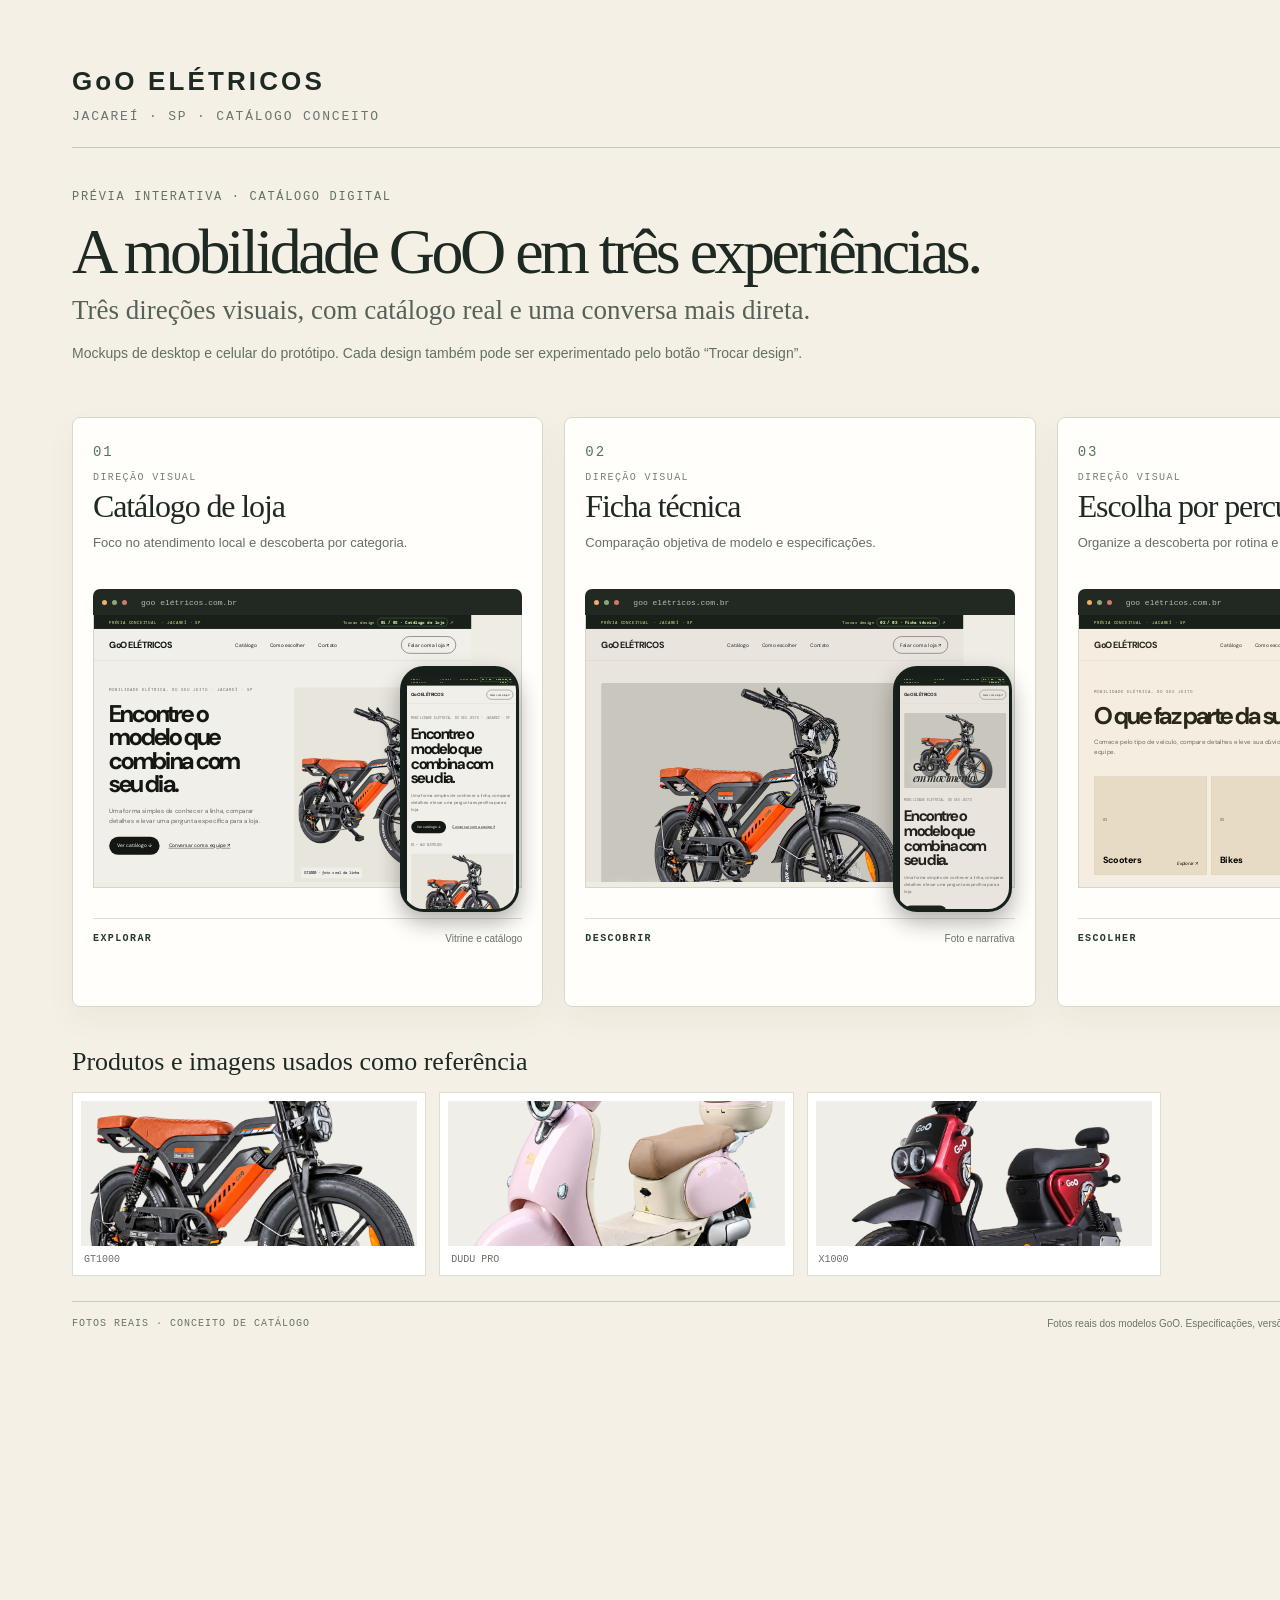
==== arte.html @ 969189f8 "Rebuild concept boards with real desktop and phone previews" ====
<!doctype html><html lang="pt-BR"><head><meta charset="utf-8"><meta name="viewport" content="width=device-width,initial-scale=1"><title>GoO ELÉTRICOS — prancha de conceito</title><style>
*{box-sizing:border-box}html{background:#e9e6dc}body{margin:0;background:#f4f0e5;color:#1e2923;font-family:Arial,Helvetica,sans-serif;width:1600px;min-height:2450px;padding:66px 72px 50px}.masthead{display:grid;grid-template-columns:1fr auto;align-items:start;border-bottom:1px solid #c9c8bd;padding-bottom:23px}.brand{font-size:26px;font-weight:800;letter-spacing:.12em}.location,.kicker,.eyebrow,.direction-number,.design-caption b{font-family:'Courier New',monospace;letter-spacing:.14em;text-transform:uppercase}.location{font-size:13px;color:#6c756d;margin-top:12px}.concept-mark{padding:11px 18px;border:1px solid #8f9a8d;border-radius:99px;font:12px 'Courier New',monospace}.titleblock{padding:30px 0 42px;max-width:1150px}.kicker{font-size:12px;color:#607263}.titleblock h1{font:64px/.99 Georgia,serif;letter-spacing:-.055em;margin:16px 0 12px;max-width:1000px}.subtitle{font:27px Georgia,serif;color:#556257;margin:0}.intro{font-size:14px;color:#637064;margin-top:19px}.directions{display:grid;grid-template-columns:repeat(3,minmax(0,1fr));gap:21px}.direction-card{position:relative;background:#fffefa;border:1px solid #d9d7cc;border-radius:8px;padding:24px 20px 20px;min-height:590px;box-shadow:0 12px 32px #2c34200b}.direction-number{font-size:14px;color:#52775d}.eyebrow{font-size:10px;color:#778176;margin:12px 0 7px}.direction-copy h2{font:32px/1.06 Georgia,serif;letter-spacing:-.035em;margin:0}.description{font-size:13px;line-height:1.45;color:#657064;min-height:37px;margin:10px 0 18px}.mockup{position:relative;padding:0 0 28px}.browser-chrome{height:26px;background:#222922;border-radius:7px 7px 0 0;display:flex;align-items:center;gap:5px;padding:0 9px;color:#e8eee4;font:8px 'Courier New',monospace}.browser-chrome i{width:5px;height:5px;border-radius:50%;background:#edb06a}.browser-chrome i:nth-child(2){background:#8da77c}.browser-chrome i:nth-child(3){background:#d27867}.browser-chrome span{margin-left:9px;opacity:.75}.screen{height:273px;overflow:hidden;position:relative;background:#eeece3;border:1px solid #d6d5cc;border-top:0}.screen iframe{position:absolute;left:0;top:0;width:920px;height:650px;border:0;transform:scale(.41);transform-origin:top left}.phone{position:absolute;right:3px;bottom:4px;width:119px;height:246px;padding:5px 4px 6px;border:3px solid #17211c;border-radius:24px;background:#171d1a;box-shadow:0 10px 22px #1115;overflow:hidden;z-index:3}.phone-speaker{height:8px;width:35px;border-radius:0 0 6px 6px;background:#171d1a;position:absolute;z-index:2;top:0;left:39px}.phone iframe{position:absolute;top:7px;left:4px;width:390px;height:844px;border:0;border-radius:14px;transform:scale(.283);transform-origin:top left}.design-caption{display:flex;justify-content:space-between;border-top:1px solid #deddd4;padding-top:14px;margin-top:2px;font-size:10px;color:#6c746b}.design-caption b{color:#25392e;font-size:10px}.gallery-title{margin:40px 0 15px;font:26px Georgia,serif}.gallery{display:grid;grid-template-columns:repeat(4,1fr);gap:13px}.gallery figure{margin:0;background:#fff;border:1px solid #deddd4;padding:8px}.gallery img{display:block;width:100%;height:145px;object-fit:cover;background:#efeee8}.gallery figcaption{padding:8px 3px 2px;font:10px 'Courier New',monospace;color:#687165}.footer{display:flex;justify-content:space-between;gap:30px;border-top:1px solid #cbcbbf;margin-top:25px;padding-top:16px;font-size:10px;color:#6b746a}.footer span:first-child{font-family:'Courier New',monospace;letter-spacing:.1em}@media(max-width:900px){body{width:auto;padding:32px 18px;min-height:0}.titleblock h1{font-size:42px}.subtitle{font-size:20px}.directions{grid-template-columns:1fr}.direction-card{min-height:unset}.gallery{grid-template-columns:repeat(2,1fr)}.footer{display:block;line-height:1.8}}
</style></head><body><header class="masthead"><div><div class="brand">GoO ELÉTRICOS</div><div class="location">JACAREÍ · SP · CATÁLOGO CONCEITO</div></div><div class="concept-mark">PÁGINA ÚNICA · 03 DESIGNS</div></header><section class="titleblock"><p class="kicker">PRÉVIA INTERATIVA · CATÁLOGO DIGITAL</p><h1>A mobilidade GoO em três experiências.</h1><p class="subtitle">Três direções visuais, com catálogo real e uma conversa mais direta.</p><p class="intro">Mockups de desktop e celular do protótipo. Cada design também pode ser experimentado pelo botão “Trocar design”.</p></section><main class="directions"><article class="direction-card direction-1"><div class="direction-copy"><span class="direction-number">01</span><p class="eyebrow">DIREÇÃO VISUAL</p><h2>Catálogo de loja</h2><p class="description">Foco no atendimento local e descoberta por categoria.</p></div><div class="mockup"><div class="browser-chrome"><i></i><i></i><i></i><span>goo elétricos.com.br</span></div><div class="screen"><iframe title="Catálogo de loja — versão desktop" src="index.html?direction=0" loading="eager"></iframe></div><div class="phone"><div class="phone-speaker"></div><iframe title="Catálogo de loja — versão para celular" src="index.html?direction=0" loading="eager"></iframe></div></div><div class="design-caption"><b>EXPLORAR</b><span>Vitrine e catálogo</span></div></article><article class="direction-card direction-2"><div class="direction-copy"><span class="direction-number">02</span><p class="eyebrow">DIREÇÃO VISUAL</p><h2>Ficha técnica</h2><p class="description">Comparação objetiva de modelo e especificações.</p></div><div class="mockup"><div class="browser-chrome"><i></i><i></i><i></i><span>goo elétricos.com.br</span></div><div class="screen"><iframe title="Ficha técnica — versão desktop" src="index.html?direction=1" loading="eager"></iframe></div><div class="phone"><div class="phone-speaker"></div><iframe title="Ficha técnica — versão para celular" src="index.html?direction=1" loading="eager"></iframe></div></div><div class="design-caption"><b>DESCOBRIR</b><span>Foto e narrativa</span></div></article><article class="direction-card direction-3"><div class="direction-copy"><span class="direction-number">03</span><p class="eyebrow">DIREÇÃO VISUAL</p><h2>Escolha por percurso</h2><p class="description">Organize a descoberta por rotina e tipo de veículo.</p></div><div class="mockup"><div class="browser-chrome"><i></i><i></i><i></i><span>goo elétricos.com.br</span></div><div class="screen"><iframe title="Escolha por percurso — versão desktop" src="index.html?direction=2" loading="eager"></iframe></div><div class="phone"><div class="phone-speaker"></div><iframe title="Escolha por percurso — versão para celular" src="index.html?direction=2" loading="eager"></iframe></div></div><div class="design-caption"><b>ESCOLHER</b><span>Categorias e jornada</span></div></article></main><h2 class="gallery-title">Produtos e imagens usados como referência</h2><section class="gallery"><figure><img src="images/goo-1.png" alt="GT1000"><figcaption>GT1000</figcaption></figure><figure><img src="images/goo-4.png" alt="DUDU PRO"><figcaption>DUDU PRO</figcaption></figure><figure><img src="images/goo-5.png" alt="X1000"><figcaption>X1000</figcaption></figure></section><footer class="footer"><span>FOTOS REAIS · CONCEITO DE CATÁLOGO</span><span>Fotos reais dos modelos GoO. Especificações, versões e disponibilidade devem ser confirmadas com a loja.</span></footer></body></html>
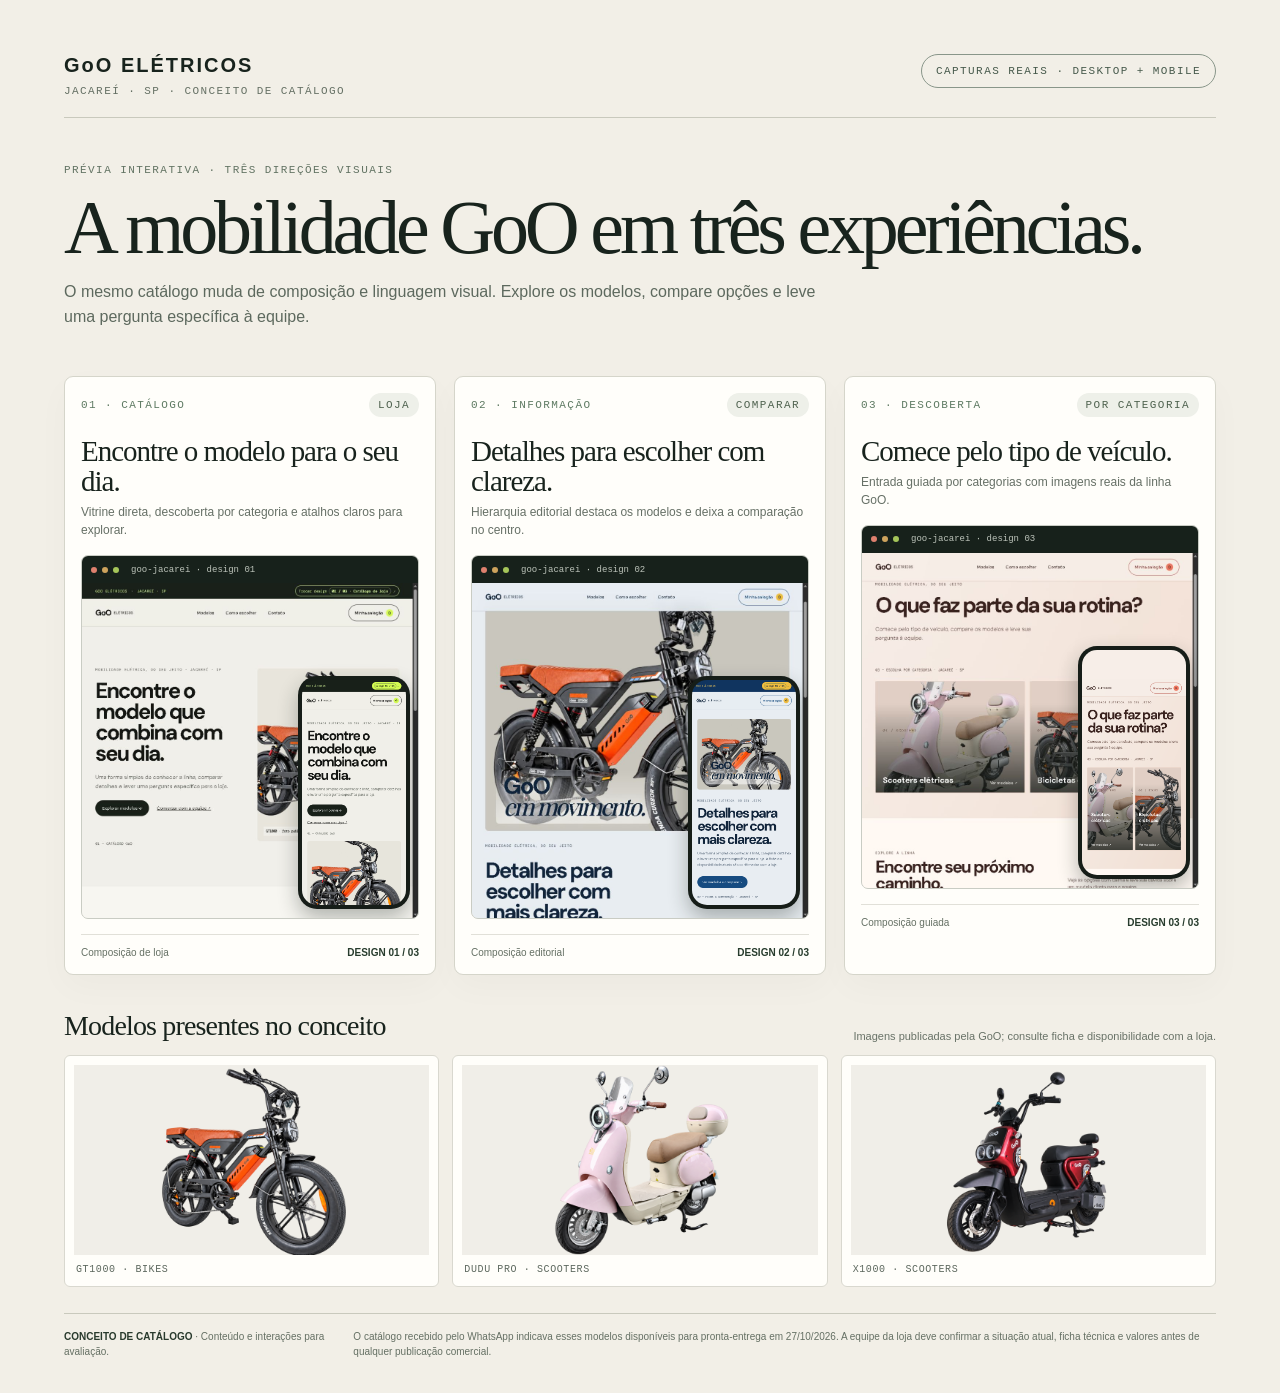
==== commit 18b86013: "Refine GoO catalog with three design directions" ====
--- a/arte.html
+++ b/arte.html
@@ -1,3 +1,26 @@
-<!doctype html><html lang="pt-BR"><head><meta charset="utf-8"><meta name="viewport" content="width=device-width,initial-scale=1"><title>GoO ELÉTRICOS — prancha de conceito</title><style>
-*{box-sizing:border-box}html{background:#e9e6dc}body{margin:0;background:#f4f0e5;color:#1e2923;font-family:Arial,Helvetica,sans-serif;width:1600px;min-height:2450px;padding:66px 72px 50px}.masthead{display:grid;grid-template-columns:1fr auto;align-items:start;border-bottom:1px solid #c9c8bd;padding-bottom:23px}.brand{font-size:26px;font-weight:800;letter-spacing:.12em}.location,.kicker,.eyebrow,.direction-number,.design-caption b{font-family:'Courier New',monospace;letter-spacing:.14em;text-transform:uppercase}.location{font-size:13px;color:#6c756d;margin-top:12px}.concept-mark{padding:11px 18px;border:1px solid #8f9a8d;border-radius:99px;font:12px 'Courier New',monospace}.titleblock{padding:30px 0 42px;max-width:1150px}.kicker{font-size:12px;color:#607263}.titleblock h1{font:64px/.99 Georgia,serif;letter-spacing:-.055em;margin:16px 0 12px;max-width:1000px}.subtitle{font:27px Georgia,serif;color:#556257;margin:0}.intro{font-size:14px;color:#637064;margin-top:19px}.directions{display:grid;grid-template-columns:repeat(3,minmax(0,1fr));gap:21px}.direction-card{position:relative;background:#fffefa;border:1px solid #d9d7cc;border-radius:8px;padding:24px 20px 20px;min-height:590px;box-shadow:0 12px 32px #2c34200b}.direction-number{font-size:14px;color:#52775d}.eyebrow{font-size:10px;color:#778176;margin:12px 0 7px}.direction-copy h2{font:32px/1.06 Georgia,serif;letter-spacing:-.035em;margin:0}.description{font-size:13px;line-height:1.45;color:#657064;min-height:37px;margin:10px 0 18px}.mockup{position:relative;padding:0 0 28px}.browser-chrome{height:26px;background:#222922;border-radius:7px 7px 0 0;display:flex;align-items:center;gap:5px;padding:0 9px;color:#e8eee4;font:8px 'Courier New',monospace}.browser-chrome i{width:5px;height:5px;border-radius:50%;background:#edb06a}.browser-chrome i:nth-child(2){background:#8da77c}.browser-chrome i:nth-child(3){background:#d27867}.browser-chrome span{margin-left:9px;opacity:.75}.screen{height:273px;overflow:hidden;position:relative;background:#eeece3;border:1px solid #d6d5cc;border-top:0}.screen iframe{position:absolute;left:0;top:0;width:920px;height:650px;border:0;transform:scale(.41);transform-origin:top left}.phone{position:absolute;right:3px;bottom:4px;width:119px;height:246px;padding:5px 4px 6px;border:3px solid #17211c;border-radius:24px;background:#171d1a;box-shadow:0 10px 22px #1115;overflow:hidden;z-index:3}.phone-speaker{height:8px;width:35px;border-radius:0 0 6px 6px;background:#171d1a;position:absolute;z-index:2;top:0;left:39px}.phone iframe{position:absolute;top:7px;left:4px;width:390px;height:844px;border:0;border-radius:14px;transform:scale(.283);transform-origin:top left}.design-caption{display:flex;justify-content:space-between;border-top:1px solid #deddd4;padding-top:14px;margin-top:2px;font-size:10px;color:#6c746b}.design-caption b{color:#25392e;font-size:10px}.gallery-title{margin:40px 0 15px;font:26px Georgia,serif}.gallery{display:grid;grid-template-columns:repeat(4,1fr);gap:13px}.gallery figure{margin:0;background:#fff;border:1px solid #deddd4;padding:8px}.gallery img{display:block;width:100%;height:145px;object-fit:cover;background:#efeee8}.gallery figcaption{padding:8px 3px 2px;font:10px 'Courier New',monospace;color:#687165}.footer{display:flex;justify-content:space-between;gap:30px;border-top:1px solid #cbcbbf;margin-top:25px;padding-top:16px;font-size:10px;color:#6b746a}.footer span:first-child{font-family:'Courier New',monospace;letter-spacing:.1em}@media(max-width:900px){body{width:auto;padding:32px 18px;min-height:0}.titleblock h1{font-size:42px}.subtitle{font-size:20px}.directions{grid-template-columns:1fr}.direction-card{min-height:unset}.gallery{grid-template-columns:repeat(2,1fr)}.footer{display:block;line-height:1.8}}
-</style></head><body><header class="masthead"><div><div class="brand">GoO ELÉTRICOS</div><div class="location">JACAREÍ · SP · CATÁLOGO CONCEITO</div></div><div class="concept-mark">PÁGINA ÚNICA · 03 DESIGNS</div></header><section class="titleblock"><p class="kicker">PRÉVIA INTERATIVA · CATÁLOGO DIGITAL</p><h1>A mobilidade GoO em três experiências.</h1><p class="subtitle">Três direções visuais, com catálogo real e uma conversa mais direta.</p><p class="intro">Mockups de desktop e celular do protótipo. Cada design também pode ser experimentado pelo botão “Trocar design”.</p></section><main class="directions"><article class="direction-card direction-1"><div class="direction-copy"><span class="direction-number">01</span><p class="eyebrow">DIREÇÃO VISUAL</p><h2>Catálogo de loja</h2><p class="description">Foco no atendimento local e descoberta por categoria.</p></div><div class="mockup"><div class="browser-chrome"><i></i><i></i><i></i><span>goo elétricos.com.br</span></div><div class="screen"><iframe title="Catálogo de loja — versão desktop" src="index.html?direction=0" loading="eager"></iframe></div><div class="phone"><div class="phone-speaker"></div><iframe title="Catálogo de loja — versão para celular" src="index.html?direction=0" loading="eager"></iframe></div></div><div class="design-caption"><b>EXPLORAR</b><span>Vitrine e catálogo</span></div></article><article class="direction-card direction-2"><div class="direction-copy"><span class="direction-number">02</span><p class="eyebrow">DIREÇÃO VISUAL</p><h2>Ficha técnica</h2><p class="description">Comparação objetiva de modelo e especificações.</p></div><div class="mockup"><div class="browser-chrome"><i></i><i></i><i></i><span>goo elétricos.com.br</span></div><div class="screen"><iframe title="Ficha técnica — versão desktop" src="index.html?direction=1" loading="eager"></iframe></div><div class="phone"><div class="phone-speaker"></div><iframe title="Ficha técnica — versão para celular" src="index.html?direction=1" loading="eager"></iframe></div></div><div class="design-caption"><b>DESCOBRIR</b><span>Foto e narrativa</span></div></article><article class="direction-card direction-3"><div class="direction-copy"><span class="direction-number">03</span><p class="eyebrow">DIREÇÃO VISUAL</p><h2>Escolha por percurso</h2><p class="description">Organize a descoberta por rotina e tipo de veículo.</p></div><div class="mockup"><div class="browser-chrome"><i></i><i></i><i></i><span>goo elétricos.com.br</span></div><div class="screen"><iframe title="Escolha por percurso — versão desktop" src="index.html?direction=2" loading="eager"></iframe></div><div class="phone"><div class="phone-speaker"></div><iframe title="Escolha por percurso — versão para celular" src="index.html?direction=2" loading="eager"></iframe></div></div><div class="design-caption"><b>ESCOLHER</b><span>Categorias e jornada</span></div></article></main><h2 class="gallery-title">Produtos e imagens usados como referência</h2><section class="gallery"><figure><img src="images/goo-1.png" alt="GT1000"><figcaption>GT1000</figcaption></figure><figure><img src="images/goo-4.png" alt="DUDU PRO"><figcaption>DUDU PRO</figcaption></figure><figure><img src="images/goo-5.png" alt="X1000"><figcaption>X1000</figcaption></figure></section><footer class="footer"><span>FOTOS REAIS · CONCEITO DE CATÁLOGO</span><span>Fotos reais dos modelos GoO. Especificações, versões e disponibilidade devem ser confirmadas com a loja.</span></footer></body></html>+<!doctype html>
+<html lang="pt-BR">
+<head>
+  <meta charset="utf-8">
+  <meta name="viewport" content="width=device-width,initial-scale=1">
+  <meta name="theme-color" content="#efece4">
+  <title>GoO ELÉTRICOS — três direções visuais</title>
+  <style>
+    *{box-sizing:border-box}html{background:#e3e0d6}body{margin:0;background:#f2efe7;color:#18231d;font-family:Arial,Helvetica,sans-serif;padding:54px 5vw 34px;max-width:1800px;margin-inline:auto}.mono{font:11px 'Courier New',monospace;letter-spacing:.13em;text-transform:uppercase}.mast{display:flex;align-items:start;justify-content:space-between;border-bottom:1px solid #c9c9bd;padding-bottom:20px}.brand{font-size:20px;font-weight:800;letter-spacing:.1em}.place{margin-top:8px;color:#657064}.stamp{padding:10px 14px;border:1px solid #89968a;border-radius:99px;color:#46594b}.hero{padding:35px 0 30px;max-width:1180px}.hero .mono{color:#627363}.hero h1{font:clamp(42px,6vw,76px)/.96 Georgia,serif;letter-spacing:-.055em;margin:15px 0}.hero p:last-child{font-size:16px;line-height:1.55;color:#5d695e;max-width:760px}.directions{display:grid;grid-template-columns:repeat(3,minmax(0,1fr));gap:18px}.card{background:#fffefa;border:1px solid #d5d5ca;border-radius:9px;padding:16px;box-shadow:0 12px 34px #1e291407}.cardhead{display:flex;align-items:center;justify-content:space-between;gap:12px}.number{color:#5e7a62}.pill{padding:6px 9px;border-radius:99px;background:#eef0e9;color:#4f624f}.card h2{font:29px/1.05 Georgia,serif;letter-spacing:-.035em;margin:19px 0 7px}.desc{font-size:12px;line-height:1.5;color:#667066;min-height:38px;margin:0 0 14px}.desktop{position:relative;border:1px solid #c9ccc4;border-radius:7px;overflow:hidden;background:#e9e7df}.chrome{height:27px;display:flex;align-items:center;gap:5px;padding:0 9px;background:#17211b;color:#e8eee4}.chrome i{height:6px;width:6px;border-radius:50%;background:#df806e}.chrome i:nth-child(2){background:#cda35d}.chrome i:nth-child(3){background:#a5c55a}.chrome span{margin-left:7px;opacity:.8;font:9px 'Courier New',monospace}.desktop img{display:block;width:100%;height:auto}.mobile{position:absolute;right:8px;bottom:9px;width:112px;padding:4px;border-radius:19px;background:#161d18;box-shadow:0 9px 20px #18231d50}.mobile img{display:block;width:100%;height:auto;border-radius:15px}.caption{display:flex;justify-content:space-between;gap:10px;border-top:1px solid #e1e0d8;margin-top:15px;padding-top:12px;color:#657064;font-size:10px}.caption b{color:#273c2d}.gallery-head{display:flex;align-items:end;justify-content:space-between;gap:20px;margin:35px 0 13px}.gallery-head h2{font:28px Georgia,serif;letter-spacing:-.03em;margin:0}.gallery-head p{margin:0;color:#687267;font-size:11px}.gallery{display:grid;grid-template-columns:repeat(3,1fr);gap:13px}.gallery figure{margin:0;background:#fffefa;border:1px solid #d9d8cf;padding:9px;border-radius:6px}.gallery img{display:block;width:100%;height:190px;object-fit:contain;background:#f0eee8}.gallery figcaption{padding:9px 2px 2px;color:#5d685e;font:10px 'Courier New',monospace;letter-spacing:.06em}.foot{display:flex;justify-content:space-between;gap:20px;border-top:1px solid #c9c9bd;margin-top:26px;padding-top:15px;color:#657064;font-size:10px;line-height:1.5}.foot strong{color:#293a2d}.note{max-width:950px}
+    @media(max-width:1050px){body{padding:24px 16px}.directions{gap:9px}.card{padding:9px}.card h2{font-size:20px;margin:13px 0 6px}.desc{font-size:10px;line-height:1.35;min-height:36px;margin-bottom:8px}.desktop{border-radius:4px}.chrome{height:19px;padding-inline:6px}.chrome span{font-size:7px}.mobile{width:66px;right:5px;bottom:5px;padding:3px;border-radius:12px}.mobile img{border-radius:9px}.caption{font-size:8px;margin-top:8px;padding-top:7px}.hero{padding:22px 0 17px}.hero h1{font-size:42px;margin:9px 0}.hero p:last-child{font-size:12px;margin:0}.mast{padding-bottom:12px}.brand{font-size:15px}.place,.stamp{font-size:8px}.gallery{display:none}.gallery-head{display:none}.foot{margin-top:14px;padding-top:9px;font-size:8px}}
+    @media(max-width:700px){.directions{grid-template-columns:1fr}.card{padding:13px}.card h2{font-size:26px}.desc{font-size:12px}.mobile{width:clamp(86px,20vw,125px)}.gallery{display:grid}.gallery-head{display:flex}.foot{display:block}}
+    @media print{html,body{background:#f2efe7}.card{box-shadow:none;break-inside:avoid}.directions{gap:12px}.desktop img{max-height:none}}
+  </style>
+</head>
+<body>
+  <header class="mast"><div><div class="brand">GoO ELÉTRICOS</div><div class="place mono">Jacareí · SP · conceito de catálogo</div></div><div class="stamp mono">Capturas reais · desktop + mobile</div></header>
+  <section class="hero"><p class="mono">PRÉVIA INTERATIVA · TRÊS DIREÇÕES VISUAIS</p><h1>A mobilidade GoO em três experiências.</h1><p>O mesmo catálogo muda de composição e linguagem visual. Explore os modelos, compare opções e leve uma pergunta específica à equipe.</p></section>
+  <main class="directions">
+    <article class="card"><div class="cardhead"><span class="number mono">01 · CATÁLOGO</span><span class="pill mono">Loja</span></div><h2>Encontre o modelo para o seu dia.</h2><p class="desc">Vitrine direta, descoberta por categoria e atalhos claros para explorar.</p><div class="desktop"><div class="chrome"><i></i><i></i><i></i><span>goo-jacarei · design 01</span></div><img src="screenshots/desktop-01.png" alt="Captura real do protótipo GoO no desktop, design catálogo"><div class="mobile"><img src="screenshots/mobile-01.png" alt="Captura real do protótipo GoO no celular, design catálogo"></div></div><div class="caption"><span>Composição de loja</span><b>DESIGN 01 / 03</b></div></article>
+    <article class="card"><div class="cardhead"><span class="number mono">02 · INFORMAÇÃO</span><span class="pill mono">Comparar</span></div><h2>Detalhes para escolher com clareza.</h2><p class="desc">Hierarquia editorial destaca os modelos e deixa a comparação no centro.</p><div class="desktop"><div class="chrome"><i></i><i></i><i></i><span>goo-jacarei · design 02</span></div><img src="screenshots/desktop-02.png" alt="Captura real do protótipo GoO no desktop, design ficha técnica"><div class="mobile"><img src="screenshots/mobile-02.png" alt="Captura real do protótipo GoO no celular, design ficha técnica"></div></div><div class="caption"><span>Composição editorial</span><b>DESIGN 02 / 03</b></div></article>
+    <article class="card"><div class="cardhead"><span class="number mono">03 · DESCOBERTA</span><span class="pill mono">Por categoria</span></div><h2>Comece pelo tipo de veículo.</h2><p class="desc">Entrada guiada por categorias com imagens reais da linha GoO.</p><div class="desktop"><div class="chrome"><i></i><i></i><i></i><span>goo-jacarei · design 03</span></div><img src="screenshots/desktop-03.png" alt="Captura real do protótipo GoO no desktop, design escolha por categoria"><div class="mobile"><img src="screenshots/mobile-03.png" alt="Captura real do protótipo GoO no celular, design escolha por categoria"></div></div><div class="caption"><span>Composição guiada</span><b>DESIGN 03 / 03</b></div></article>
+  </main>
+  <section><div class="gallery-head"><h2>Modelos presentes no conceito</h2><p>Imagens publicadas pela GoO; consulte ficha e disponibilidade com a loja.</p></div><div class="gallery"><figure><img src="images/goo-1.png" alt="Bicicleta elétrica GoO GT1000"><figcaption>GT1000 · BIKES</figcaption></figure><figure><img src="images/goo-4.png" alt="Scooter elétrica GoO Dudu Pro"><figcaption>DUDU PRO · SCOOTERS</figcaption></figure><figure><img src="images/goo-5.png" alt="Scooter elétrica GoO X1000"><figcaption>X1000 · SCOOTERS</figcaption></figure></div></section>
+  <footer class="foot"><span><strong>CONCEITO DE CATÁLOGO</strong> · Conteúdo e interações para avaliação.</span><span class="note">O catálogo recebido pelo WhatsApp indicava esses modelos disponíveis para pronta-entrega em 27/10/2026. A equipe da loja deve confirmar a situação atual, ficha técnica e valores antes de qualquer publicação comercial.</span></footer>
+</body>
+</html>
